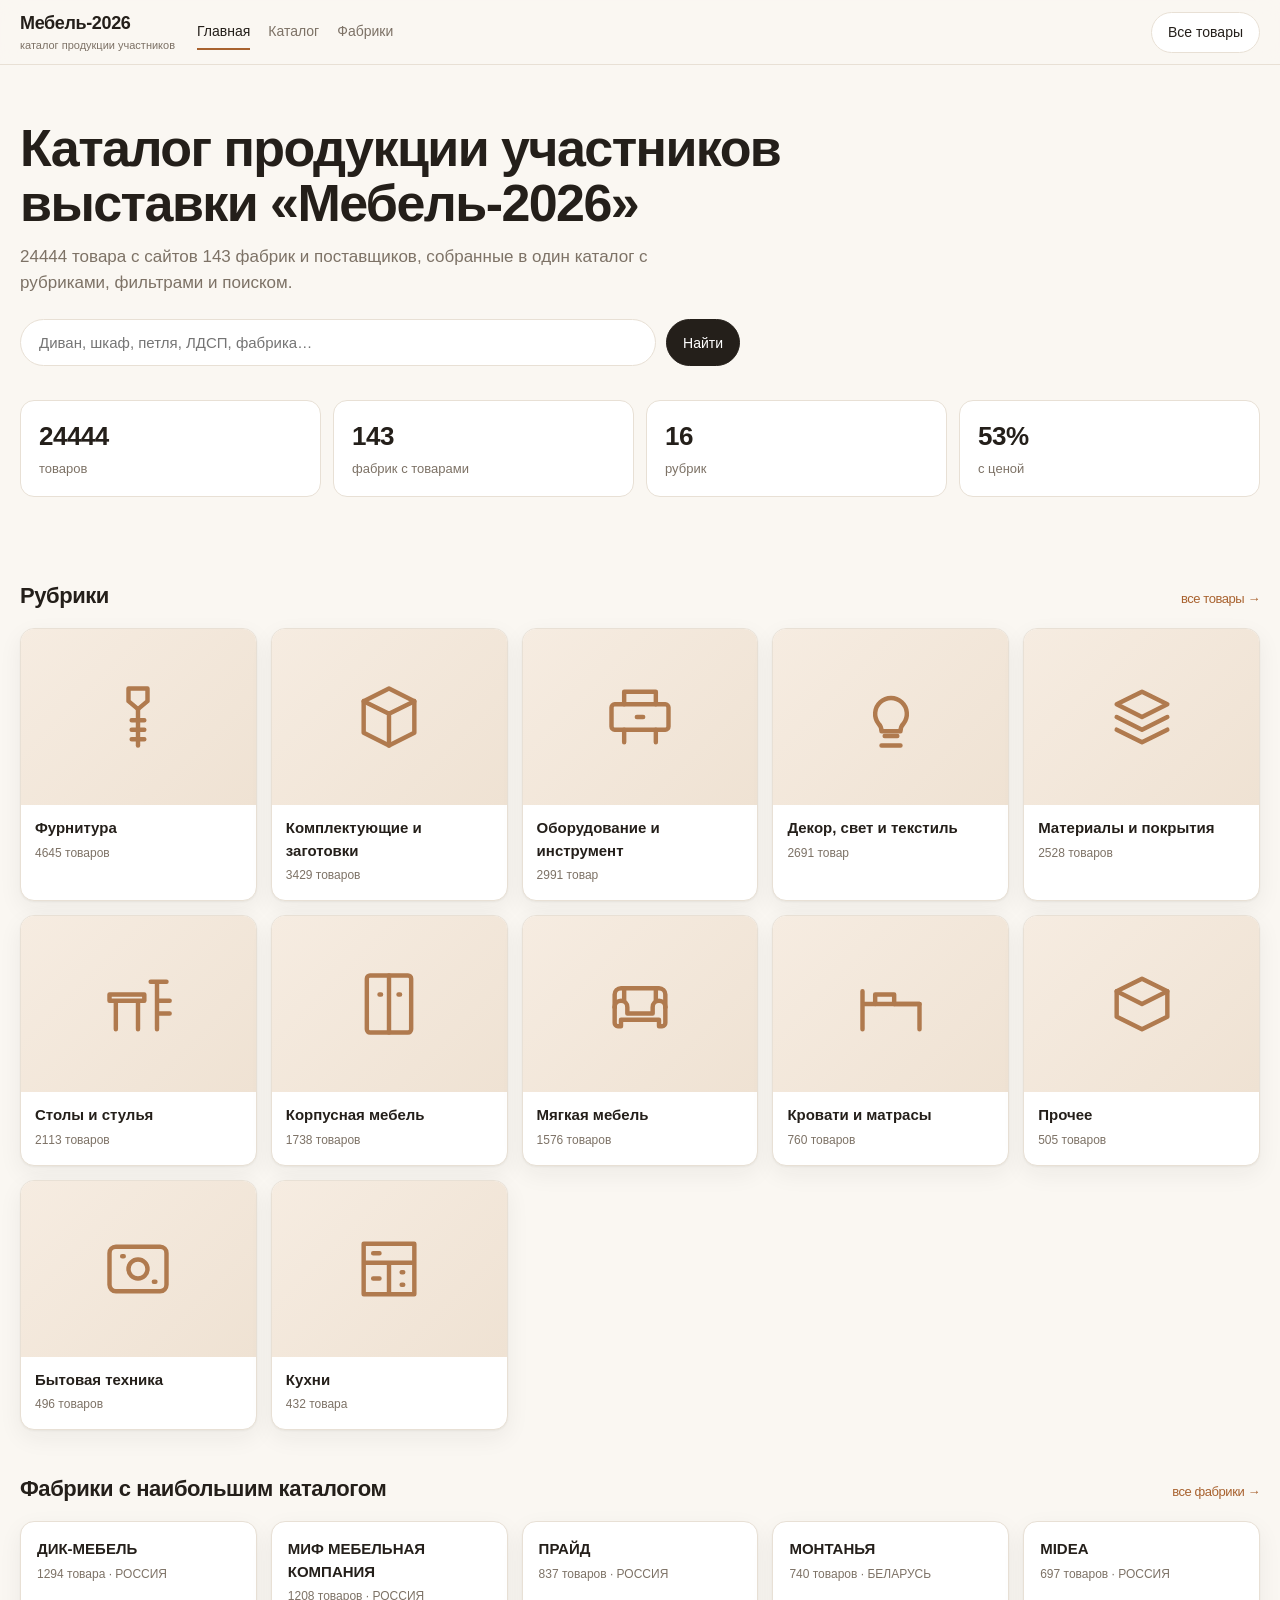
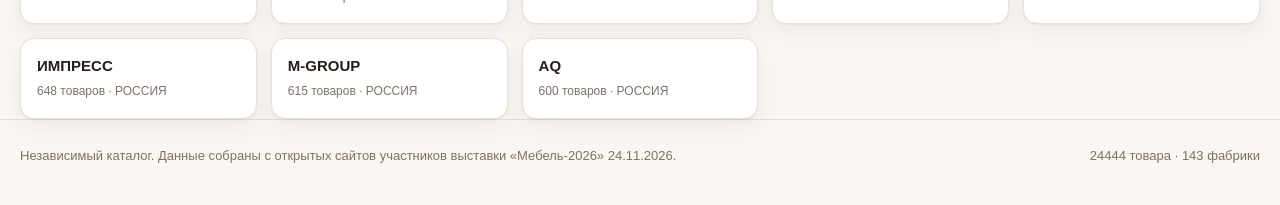
==== index.html @ 2497be09 "Каталог Мебель-2026: 24 444 товара" ====
<!doctype html><html lang="ru"><head>
<meta charset="utf-8"><meta name="viewport" content="width=device-width,initial-scale=1"><meta name="referrer" content="no-referrer">
<title>Каталог продукции участников «Мебель-2026»</title>
<meta name="description" content="Единый каталог мебели, фурнитуры и материалов участников выставки «Мебель-2026»: 24444 товаров от 143 фабрик, рубрики и фильтры.">
<link rel="stylesheet" href="assets/style.css"></head><body>
<header class="top"><div class="wrap">
  <a class="brand" href="index.html">Мебель-2026<small>каталог продукции участников</small></a>
  <nav class="main"><a class="on" href="index.html">Главная</a><a href="catalog.html">Каталог</a><a href="factories.html">Фабрики</a></nav>
  <div class="grow"></div>
  <a class="btn" href="catalog.html">Все товары</a>
</div></header>

<main class="wrap">
  <section class="hero">
    <h1>Каталог продукции участников выставки «Мебель-2026»</h1>
    <p>24444 товара с сайтов 143 фабрик и поставщиков, собранные в один каталог с рубриками, фильтрами и поиском.</p>
    <form class="searchbar" action="catalog.html" method="get">
      <input type="text" name="q" placeholder="Диван, шкаф, петля, ЛДСП, фабрика…" autocomplete="off">
      <button class="btn primary" type="submit">Найти</button>
    </form>
    <div class="stats">
      <div class="stat"><b>24444</b><span>товаров</span></div>
      <div class="stat"><b>143</b><span>фабрик с товарами</span></div>
      <div class="stat"><b>16</b><span>рубрик</span></div>
      <div class="stat"><b>53%</b><span>с ценой</span></div>
    </div>
  </section>

  <h2 class="sec">Рубрики <a href="catalog.html">все товары →</a></h2>
  <div class="cats">
          <a class="cat" href="catalog.html?cat=Фурнитура">
            <div class="thumb"><svg viewBox="0 0 24 24"><path d="M9 3h6v4l-3 2.5L9 7z"/><path d="M12 9.5V21"/><path d="M10 13h4M10 16h4M10 19h4"/></svg></div>
            <div class="meta"><b>Фурнитура</b><span>4645 товаров</span></div>
          </a>
          <a class="cat" href="catalog.html?cat=Комплектующие и заготовки">
            <div class="thumb"><svg viewBox="0 0 24 24"><path d="M12 3l8 4v10l-8 4-8-4V7z"/><path d="M4 7l8 4 8-4M12 11v10"/></svg></div>
            <div class="meta"><b>Комплектующие и заготовки</b><span>3429 товаров</span></div>
          </a>
          <a class="cat" href="catalog.html?cat=Оборудование и инструмент">
            <div class="thumb"><svg viewBox="0 0 24 24"><rect x="3" y="8" width="18" height="8" rx="1"/><path d="M7 16v4M17 16v4M7 8V4h10v4"/><path d="M11 12h2"/></svg></div>
            <div class="meta"><b>Оборудование и инструмент</b><span>2991 товар</span></div>
          </a>
          <a class="cat" href="catalog.html?cat=Декор, свет и текстиль">
            <div class="thumb"><svg viewBox="0 0 24 24"><path d="M9 21h6M10 18h4"/><path d="M8 14a5 5 0 1 1 8 0c-.8.8-1 1.6-1 2.5H9c0-.9-.2-1.7-1-2.5z"/></svg></div>
            <div class="meta"><b>Декор, свет и текстиль</b><span>2691 товар</span></div>
          </a>
          <a class="cat" href="catalog.html?cat=Материалы и покрытия">
            <div class="thumb"><svg viewBox="0 0 24 24"><path d="M4 8l8-4 8 4-8 4z"/><path d="M4 12l8 4 8-4M4 16l8 4 8-4"/></svg></div>
            <div class="meta"><b>Материалы и покрытия</b><span>2528 товаров</span></div>
          </a>
          <a class="cat" href="catalog.html?cat=Столы и стулья">
            <div class="thumb"><svg viewBox="0 0 24 24"><path d="M3 9h11v2H3zM5 11v9M12 11v9"/><path d="M18 5v15M16 5h5M18 11h4M18 15h4"/></svg></div>
            <div class="meta"><b>Столы и стулья</b><span>2113 товаров</span></div>
          </a>
          <a class="cat" href="catalog.html?cat=Корпусная мебель">
            <div class="thumb"><svg viewBox="0 0 24 24"><rect x="5" y="3" width="14" height="18" rx="1"/><path d="M12 3v18M9 9h.5M15 9h.5"/></svg></div>
            <div class="meta"><b>Корпусная мебель</b><span>1738 товаров</span></div>
          </a>
          <a class="cat" href="catalog.html?cat=Мягкая мебель">
            <div class="thumb"><svg viewBox="0 0 24 24"><path d="M4 13v5a1 1 0 0 0 1 1h1v-2h12v2h1a1 1 0 0 0 1-1v-5"/><path d="M4 13V9a2 2 0 0 1 2-2h12a2 2 0 0 1 2 2v4"/><path d="M4 13a2 2 0 1 1 4 0v2h8v-2a2 2 0 1 1 4 0"/><path d="M7 7v4M17 7v4"/></svg></div>
            <div class="meta"><b>Мягкая мебель</b><span>1576 товаров</span></div>
          </a>
          <a class="cat" href="catalog.html?cat=Кровати и матрасы">
            <div class="thumb"><svg viewBox="0 0 24 24"><path d="M3 18V8M3 12h18v6M3 18v2M21 18v2"/><path d="M7 12V9h6v3"/><path d="M13 12h8"/></svg></div>
            <div class="meta"><b>Кровати и матрасы</b><span>760 товаров</span></div>
          </a>
          <a class="cat" href="catalog.html?cat=Прочее">
            <div class="thumb"><svg viewBox="0 0 24 24"><path d="M4 8l8-4 8 4v8l-8 4-8-4z"/><path d="M4 8l8 4 8-4"/></svg></div>
            <div class="meta"><b>Прочее</b><span>505 товаров</span></div>
          </a>
          <a class="cat" href="catalog.html?cat=Бытовая техника">
            <div class="thumb"><svg viewBox="0 0 24 24"><rect x="3" y="5" width="18" height="14" rx="2"/><circle cx="12" cy="12" r="3"/><path d="M7 8h.5M17 16h.5"/></svg></div>
            <div class="meta"><b>Бытовая техника</b><span>496 товаров</span></div>
          </a>
          <a class="cat" href="catalog.html?cat=Кухни">
            <div class="thumb"><svg viewBox="0 0 24 24"><path d="M4 4h16v6H4zM4 10h8v10H4zM12 10h8v10h-8z"/><path d="M7 7h2M16 13h.5M16 17h.5M7 15h2"/></svg></div>
            <div class="meta"><b>Кухни</b><span>432 товара</span></div>
          </a></div>

  <h2 class="sec">Фабрики с наибольшим каталогом <a href="factories.html">все фабрики →</a></h2>
  <div class="cats">
          <a class="cat" href="factories.html?f=dikmebel">
            <div class="meta" style="padding:16px">
              <b>ДИК-МЕБЕЛЬ</b>
              <span>1294 товара · РОССИЯ</span>
            </div>
          </a>
          <a class="cat" href="factories.html?f=mebelmif">
            <div class="meta" style="padding:16px">
              <b>МИФ МЕБЕЛЬНАЯ КОМПАНИЯ</b>
              <span>1208 товаров · РОССИЯ</span>
            </div>
          </a>
          <a class="cat" href="factories.html?f=pridetec">
            <div class="meta" style="padding:16px">
              <b>ПРАЙД</b>
              <span>837 товаров · РОССИЯ</span>
            </div>
          </a>
          <a class="cat" href="factories.html?f=montanja">
            <div class="meta" style="padding:16px">
              <b>МОНТАНЬЯ</b>
              <span>740 товаров · БЕЛАРУСЬ</span>
            </div>
          </a>
          <a class="cat" href="factories.html?f=midearussia">
            <div class="meta" style="padding:16px">
              <b>MIDEA</b>
              <span>697 товаров · РОССИЯ</span>
            </div>
          </a>
          <a class="cat" href="factories.html?f=impressrussia">
            <div class="meta" style="padding:16px">
              <b>ИМПРЕСС</b>
              <span>648 товаров · РОССИЯ</span>
            </div>
          </a>
          <a class="cat" href="factories.html?f=mgroup71">
            <div class="meta" style="padding:16px">
              <b>M-GROUP</b>
              <span>615 товаров · РОССИЯ</span>
            </div>
          </a>
          <a class="cat" href="factories.html?f=wline">
            <div class="meta" style="padding:16px">
              <b>AQ</b>
              <span>600 товаров · РОССИЯ</span>
            </div>
          </a></div>
</main>

<footer><div class="wrap">
  <div>Независимый каталог. Данные собраны с открытых сайтов участников выставки «Мебель-2026» 24.11.2026.</div>
  <div>24444 товара · 143 фабрики</div>
</div></footer>
</body></html>
---- assets/style.css ----
:root{
  --bg:#faf7f2; --panel:#ffffff; --ink:#241f1a; --muted:#7d7266;
  --line:#e8e0d5; --accent:#a8622f; --accent-soft:#f3e6da; --radius:14px;
  --shadow:0 1px 2px rgba(36,31,26,.05),0 8px 24px rgba(36,31,26,.06);
}
*{box-sizing:border-box}
html,body{margin:0;padding:0}
body{background:var(--bg);color:var(--ink);
  font-family:-apple-system,BlinkMacSystemFont,"Segoe UI",Roboto,"Helvetica Neue",Arial,sans-serif;
  line-height:1.5;-webkit-font-smoothing:antialiased}
a{color:inherit;text-decoration:none}
img{max-width:100%;display:block}
.wrap{max-width:1280px;margin:0 auto;padding:0 20px}
header.top{position:sticky;top:0;z-index:40;background:rgba(250,247,242,.9);
  backdrop-filter:blur(10px);border-bottom:1px solid var(--line)}
.top .wrap{display:flex;align-items:center;gap:22px;height:64px}
.brand{font-weight:800;letter-spacing:-.02em;font-size:18px;white-space:nowrap}
.brand small{display:block;font-weight:500;font-size:11px;color:var(--muted);letter-spacing:0}
nav.main{display:flex;gap:18px;font-size:14px}
nav.main a{color:var(--muted);padding:6px 0;border-bottom:2px solid transparent}
nav.main a:hover,nav.main a.on{color:var(--ink);border-color:var(--accent)}
.top .grow{flex:1}
.btn{display:inline-flex;align-items:center;gap:8px;border:1px solid var(--line);
  background:var(--panel);border-radius:999px;padding:9px 16px;font-size:14px;cursor:pointer}
.btn:hover{border-color:#d6c9b8}
.btn.primary{background:var(--ink);color:#fff;border-color:var(--ink)}
.btn.primary:hover{background:#3a332c}
#ftoggle,#fclose{display:none}
.hero{padding:56px 0 30px}
.hero h1{font-size:clamp(28px,4.2vw,52px);line-height:1.05;letter-spacing:-.03em;margin:0 0 14px;
  max-width:900px}
.hero p{color:var(--muted);font-size:17px;max-width:680px;margin:0 0 24px}
.searchbar{display:flex;gap:10px;max-width:720px}
.searchbar input{flex:1;padding:14px 18px;border:1px solid var(--line);border-radius:999px;
  font-size:15px;background:var(--panel);outline:none}
.searchbar input:focus{border-color:var(--accent)}
.stats{display:grid;grid-template-columns:repeat(auto-fit,minmax(160px,1fr));gap:12px;
  margin:34px 0 10px}
.stat{background:var(--panel);border:1px solid var(--line);border-radius:var(--radius);
  padding:16px 18px}
.stat b{display:block;font-size:26px;letter-spacing:-.02em}
.stat span{color:var(--muted);font-size:13px}
h2.sec{font-size:22px;letter-spacing:-.02em;margin:42px 0 16px;display:flex;
  justify-content:space-between;align-items:baseline;gap:12px}
h2.sec a{font-size:13px;color:var(--accent);font-weight:500}
.cats{display:grid;grid-template-columns:repeat(auto-fill,minmax(210px,1fr));gap:14px}
.cat{position:relative;background:var(--panel);border:1px solid var(--line);border-radius:var(--radius);
  overflow:hidden;box-shadow:var(--shadow);transition:transform .15s ease,box-shadow .15s ease}
.cat:hover{transform:translateY(-2px);box-shadow:0 10px 26px rgba(36,31,26,.1)}
.cat .thumb{aspect-ratio:4/3;background:linear-gradient(135deg,#f6ece1,#efe2d3);
  display:flex;align-items:center;justify-content:center}
.cat .thumb svg{width:76px;height:76px;stroke:#b07a4e;fill:none;
  stroke-width:1.4;stroke-linecap:round;stroke-linejoin:round}
.cat .thumb img{width:100%;height:100%;object-fit:cover}
.cat .meta{padding:12px 14px 14px}
.cat .meta b{display:block;font-size:15px}
.cat .meta span{font-size:12px;color:var(--muted)}
.layout{display:grid;grid-template-columns:270px 1fr;gap:26px;align-items:start;padding:26px 0 60px}
aside.filters{position:sticky;top:80px;background:var(--panel);border:1px solid var(--line);
  border-radius:var(--radius);padding:16px}
.fgroup{padding:12px 0;border-bottom:1px solid var(--line)}
.fgroup:last-child{border-bottom:0}
.fgroup h4{margin:0 0 8px;font-size:12px;text-transform:uppercase;letter-spacing:.06em;color:var(--muted)}
.fgroup label{display:flex;align-items:center;gap:8px;font-size:14px;padding:3px 0;cursor:pointer}
.fgroup .cnt{margin-left:auto;color:var(--muted);font-size:12px}
.fgroup input[type=text],.fgroup input[type=number],.fgroup select{width:100%;padding:8px 10px;
  border:1px solid var(--line);border-radius:8px;font-size:14px;background:#fff;outline:none}
.row2{display:flex;gap:8px}
.toolbar{display:flex;align-items:center;gap:12px;flex-wrap:wrap;margin-bottom:16px}
.toolbar .count{font-size:14px;color:var(--muted)}
.toolbar select{margin-left:auto;padding:9px 12px;border:1px solid var(--line);border-radius:999px;
  background:var(--panel);font-size:14px}
.grid{display:grid;grid-template-columns:repeat(auto-fill,minmax(240px,1fr));gap:16px}
.card{background:var(--panel);border:1px solid var(--line);border-radius:var(--radius);
  overflow:hidden;display:flex;flex-direction:column;box-shadow:var(--shadow);
  transition:transform .15s ease,box-shadow .15s ease;cursor:pointer}
.card:hover{transform:translateY(-2px);box-shadow:0 10px 26px rgba(36,31,26,.1)}
.card .ph{aspect-ratio:1/1;background:#f1ece4;overflow:hidden;position:relative}
.card .ph img{width:100%;height:100%;object-fit:cover}
.card .ph .noimg{display:flex;align-items:center;justify-content:center;height:100%;
  color:#b9ac9b;font-size:12px}
.card .body{padding:12px 14px 14px;display:flex;flex-direction:column;gap:6px;flex:1}
.card .cat-tag{font-size:11px;color:var(--accent);text-transform:uppercase;letter-spacing:.04em;
  white-space:nowrap;overflow:hidden;text-overflow:ellipsis}
.card .name{font-size:14px;font-weight:600;line-height:1.3;display:-webkit-box;
  -webkit-line-clamp:3;-webkit-box-orient:vertical;overflow:hidden}
.card .factory{font-size:12px;color:var(--muted);margin-top:auto}
.card .price{font-weight:700;font-size:16px}
.card .price small{font-weight:500;font-size:11px;color:var(--muted)}
.more{display:flex;justify-content:center;margin:28px 0}
.empty{padding:60px 20px;text-align:center;color:var(--muted)}
.factories{display:grid;grid-template-columns:repeat(auto-fill,minmax(300px,1fr));gap:16px}
.fcard{background:var(--panel);border:1px solid var(--line);border-radius:var(--radius);padding:18px}
.fcard .fthumb{aspect-ratio:16/9;border-radius:10px;overflow:hidden;background:#f1ece4;margin:-6px 0 12px}
.fcard .fthumb img{width:100%;height:100%;object-fit:cover}
.fcard h3{margin:0 0 4px;font-size:17px;letter-spacing:-.01em}
.fcard .muted{color:var(--muted);font-size:13px}
.fcard .chips{display:flex;flex-wrap:wrap;gap:6px;margin:10px 0}
.chip{font-size:11px;background:var(--accent-soft);color:#7c4a22;border-radius:999px;padding:4px 9px}
.fcard .links{display:flex;gap:12px;flex-wrap:wrap;font-size:13px;margin-top:8px}
.fcard .links a{color:var(--accent)}
.modal{position:fixed;inset:0;background:rgba(24,20,17,.55);display:none;z-index:90;
  padding:20px;overflow:auto}
.modal.open{display:block}
.dialog{max-width:1020px;margin:24px auto;background:var(--bg);border-radius:18px;overflow:hidden}
.dialog .head{display:flex;justify-content:space-between;align-items:center;padding:14px 18px;
  border-bottom:1px solid var(--line);background:var(--panel);position:sticky;top:0}
.dialog .head b{font-size:13px;color:var(--muted);font-weight:500}
.dialog .body{display:grid;grid-template-columns:1.05fr 1fr;gap:0}
.gallery{padding:18px;background:#fff}
.gallery .main{aspect-ratio:1/1;border-radius:12px;overflow:hidden;background:#f1ece4}
.gallery .main img{width:100%;height:100%;object-fit:contain}
.gallery .thumbs{display:flex;gap:8px;margin-top:10px;flex-wrap:wrap}
.gallery .thumbs img{width:58px;height:58px;object-fit:cover;border-radius:8px;
  border:1px solid var(--line);cursor:pointer}
.info{padding:22px 24px 30px}
.info h2{font-size:22px;letter-spacing:-.02em;margin:0 0 6px}
.info .fact{color:var(--accent);font-size:13px;margin-bottom:14px}
.info .price{font-size:26px;font-weight:800;letter-spacing:-.02em;margin:8px 0 4px}
.info .price small{font-size:12px;font-weight:500;color:var(--muted)}
.info .desc{color:#4a423a;font-size:14px;margin:14px 0}
.info table.attrs{width:100%;border-collapse:collapse;font-size:13px;margin:10px 0}
.info table.attrs td{padding:6px 8px;border-bottom:1px solid var(--line);vertical-align:top}
.info table.attrs td:first-child{color:var(--muted);width:44%}
.info .actions{display:flex;gap:10px;flex-wrap:wrap;margin-top:18px}
footer{border-top:1px solid var(--line);padding:26px 0 40px;color:var(--muted);font-size:13px}
footer .wrap{display:flex;justify-content:space-between;gap:18px;flex-wrap:wrap}
@media (max-width:900px){
  .layout{grid-template-columns:1fr}
  aside.filters{display:none}
  aside.filters.open{display:block;position:fixed;inset:0;z-index:70;overflow:auto;border-radius:0;
    padding:18px 18px 40px;background:var(--bg)}
  .fhead{display:flex;align-items:center;justify-content:space-between;gap:10px;margin-bottom:6px}
  #ftoggle,#fclose{display:inline-flex}
  .grid{grid-template-columns:repeat(auto-fill,minmax(152px,1fr));gap:10px}
  .card .body{padding:9px 10px 11px}
  .card .name{font-size:13px}
  .card .price{font-size:14px}
  .dialog .body{grid-template-columns:1fr}
  .top .wrap{gap:14px;height:auto;padding:10px 16px;flex-wrap:wrap}
  nav.main{order:3;width:100%;overflow:auto}
}
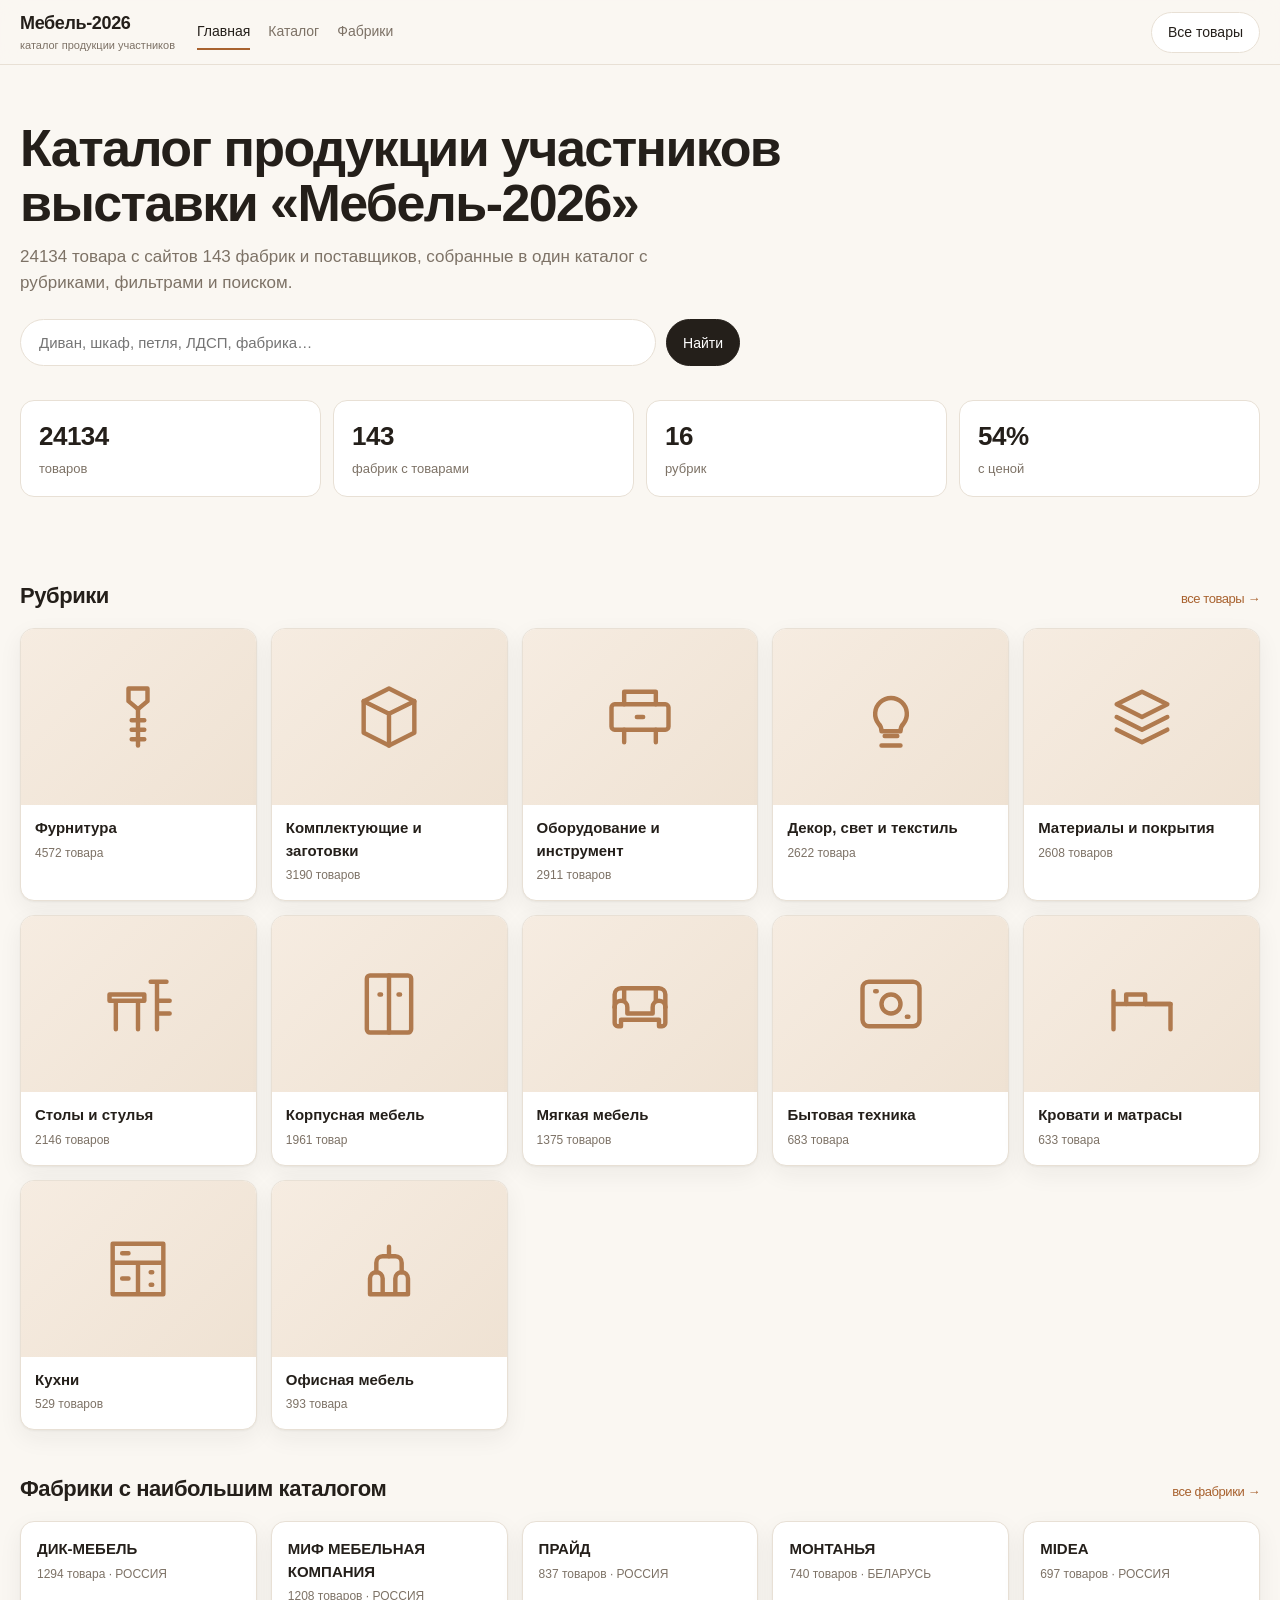
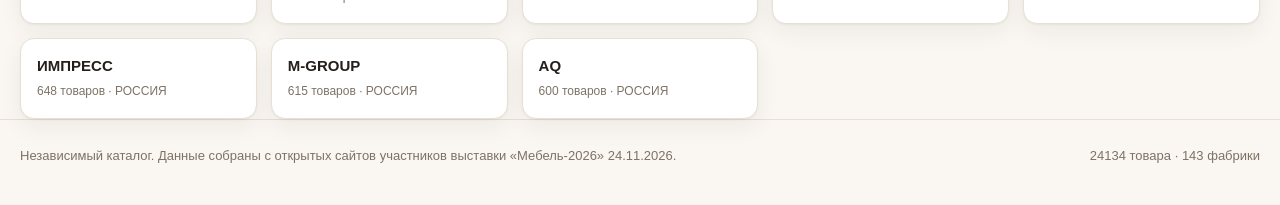
==== commit 2205f5af: "Каталог Мебель-2026: рубрики уточнены, 24 134 товара" ====
--- a/index.html
+++ b/index.html
@@ -1,7 +1,7 @@
 <!doctype html><html lang="ru"><head>
 <meta charset="utf-8"><meta name="viewport" content="width=device-width,initial-scale=1"><meta name="referrer" content="no-referrer">
 <title>Каталог продукции участников «Мебель-2026»</title>
-<meta name="description" content="Единый каталог мебели, фурнитуры и материалов участников выставки «Мебель-2026»: 24444 товаров от 143 фабрик, рубрики и фильтры.">
+<meta name="description" content="Единый каталог мебели, фурнитуры и материалов участников выставки «Мебель-2026»: 24134 товаров от 143 фабрик, рубрики и фильтры.">
 <link rel="stylesheet" href="assets/style.css"></head><body>
 <header class="top"><div class="wrap">
   <a class="brand" href="index.html">Мебель-2026<small>каталог продукции участников</small></a>
@@ -13,16 +13,16 @@
 <main class="wrap">
   <section class="hero">
     <h1>Каталог продукции участников выставки «Мебель-2026»</h1>
-    <p>24444 товара с сайтов 143 фабрик и поставщиков, собранные в один каталог с рубриками, фильтрами и поиском.</p>
+    <p>24134 товара с сайтов 143 фабрик и поставщиков, собранные в один каталог с рубриками, фильтрами и поиском.</p>
     <form class="searchbar" action="catalog.html" method="get">
       <input type="text" name="q" placeholder="Диван, шкаф, петля, ЛДСП, фабрика…" autocomplete="off">
       <button class="btn primary" type="submit">Найти</button>
     </form>
     <div class="stats">
-      <div class="stat"><b>24444</b><span>товаров</span></div>
+      <div class="stat"><b>24134</b><span>товаров</span></div>
       <div class="stat"><b>143</b><span>фабрик с товарами</span></div>
       <div class="stat"><b>16</b><span>рубрик</span></div>
-      <div class="stat"><b>53%</b><span>с ценой</span></div>
+      <div class="stat"><b>54%</b><span>с ценой</span></div>
     </div>
   </section>
 
@@ -30,51 +30,51 @@
   <div class="cats">
           <a class="cat" href="catalog.html?cat=Фурнитура">
             <div class="thumb"><svg viewBox="0 0 24 24"><path d="M9 3h6v4l-3 2.5L9 7z"/><path d="M12 9.5V21"/><path d="M10 13h4M10 16h4M10 19h4"/></svg></div>
-            <div class="meta"><b>Фурнитура</b><span>4645 товаров</span></div>
+            <div class="meta"><b>Фурнитура</b><span>4572 товара</span></div>
           </a>
           <a class="cat" href="catalog.html?cat=Комплектующие и заготовки">
             <div class="thumb"><svg viewBox="0 0 24 24"><path d="M12 3l8 4v10l-8 4-8-4V7z"/><path d="M4 7l8 4 8-4M12 11v10"/></svg></div>
-            <div class="meta"><b>Комплектующие и заготовки</b><span>3429 товаров</span></div>
+            <div class="meta"><b>Комплектующие и заготовки</b><span>3190 товаров</span></div>
           </a>
           <a class="cat" href="catalog.html?cat=Оборудование и инструмент">
             <div class="thumb"><svg viewBox="0 0 24 24"><rect x="3" y="8" width="18" height="8" rx="1"/><path d="M7 16v4M17 16v4M7 8V4h10v4"/><path d="M11 12h2"/></svg></div>
-            <div class="meta"><b>Оборудование и инструмент</b><span>2991 товар</span></div>
+            <div class="meta"><b>Оборудование и инструмент</b><span>2911 товаров</span></div>
           </a>
           <a class="cat" href="catalog.html?cat=Декор, свет и текстиль">
             <div class="thumb"><svg viewBox="0 0 24 24"><path d="M9 21h6M10 18h4"/><path d="M8 14a5 5 0 1 1 8 0c-.8.8-1 1.6-1 2.5H9c0-.9-.2-1.7-1-2.5z"/></svg></div>
-            <div class="meta"><b>Декор, свет и текстиль</b><span>2691 товар</span></div>
+            <div class="meta"><b>Декор, свет и текстиль</b><span>2622 товара</span></div>
           </a>
           <a class="cat" href="catalog.html?cat=Материалы и покрытия">
             <div class="thumb"><svg viewBox="0 0 24 24"><path d="M4 8l8-4 8 4-8 4z"/><path d="M4 12l8 4 8-4M4 16l8 4 8-4"/></svg></div>
-            <div class="meta"><b>Материалы и покрытия</b><span>2528 товаров</span></div>
+            <div class="meta"><b>Материалы и покрытия</b><span>2608 товаров</span></div>
           </a>
           <a class="cat" href="catalog.html?cat=Столы и стулья">
             <div class="thumb"><svg viewBox="0 0 24 24"><path d="M3 9h11v2H3zM5 11v9M12 11v9"/><path d="M18 5v15M16 5h5M18 11h4M18 15h4"/></svg></div>
-            <div class="meta"><b>Столы и стулья</b><span>2113 товаров</span></div>
+            <div class="meta"><b>Столы и стулья</b><span>2146 товаров</span></div>
           </a>
           <a class="cat" href="catalog.html?cat=Корпусная мебель">
             <div class="thumb"><svg viewBox="0 0 24 24"><rect x="5" y="3" width="14" height="18" rx="1"/><path d="M12 3v18M9 9h.5M15 9h.5"/></svg></div>
-            <div class="meta"><b>Корпусная мебель</b><span>1738 товаров</span></div>
+            <div class="meta"><b>Корпусная мебель</b><span>1961 товар</span></div>
           </a>
           <a class="cat" href="catalog.html?cat=Мягкая мебель">
             <div class="thumb"><svg viewBox="0 0 24 24"><path d="M4 13v5a1 1 0 0 0 1 1h1v-2h12v2h1a1 1 0 0 0 1-1v-5"/><path d="M4 13V9a2 2 0 0 1 2-2h12a2 2 0 0 1 2 2v4"/><path d="M4 13a2 2 0 1 1 4 0v2h8v-2a2 2 0 1 1 4 0"/><path d="M7 7v4M17 7v4"/></svg></div>
-            <div class="meta"><b>Мягкая мебель</b><span>1576 товаров</span></div>
+            <div class="meta"><b>Мягкая мебель</b><span>1375 товаров</span></div>
+          </a>
+          <a class="cat" href="catalog.html?cat=Бытовая техника">
+            <div class="thumb"><svg viewBox="0 0 24 24"><rect x="3" y="5" width="18" height="14" rx="2"/><circle cx="12" cy="12" r="3"/><path d="M7 8h.5M17 16h.5"/></svg></div>
+            <div class="meta"><b>Бытовая техника</b><span>683 товара</span></div>
           </a>
           <a class="cat" href="catalog.html?cat=Кровати и матрасы">
             <div class="thumb"><svg viewBox="0 0 24 24"><path d="M3 18V8M3 12h18v6M3 18v2M21 18v2"/><path d="M7 12V9h6v3"/><path d="M13 12h8"/></svg></div>
-            <div class="meta"><b>Кровати и матрасы</b><span>760 товаров</span></div>
-          </a>
-          <a class="cat" href="catalog.html?cat=Прочее">
-            <div class="thumb"><svg viewBox="0 0 24 24"><path d="M4 8l8-4 8 4v8l-8 4-8-4z"/><path d="M4 8l8 4 8-4"/></svg></div>
-            <div class="meta"><b>Прочее</b><span>505 товаров</span></div>
-          </a>
-          <a class="cat" href="catalog.html?cat=Бытовая техника">
-            <div class="thumb"><svg viewBox="0 0 24 24"><rect x="3" y="5" width="18" height="14" rx="2"/><circle cx="12" cy="12" r="3"/><path d="M7 8h.5M17 16h.5"/></svg></div>
-            <div class="meta"><b>Бытовая техника</b><span>496 товаров</span></div>
+            <div class="meta"><b>Кровати и матрасы</b><span>633 товара</span></div>
           </a>
           <a class="cat" href="catalog.html?cat=Кухни">
             <div class="thumb"><svg viewBox="0 0 24 24"><path d="M4 4h16v6H4zM4 10h8v10H4zM12 10h8v10h-8z"/><path d="M7 7h2M16 13h.5M16 17h.5M7 15h2"/></svg></div>
-            <div class="meta"><b>Кухни</b><span>432 товара</span></div>
+            <div class="meta"><b>Кухни</b><span>529 товаров</span></div>
+          </a>
+          <a class="cat" href="catalog.html?cat=Офисная мебель">
+            <div class="thumb"><svg viewBox="0 0 24 24"><path d="M8 13v-3a2 2 0 0 1 2-2h4a2 2 0 0 1 2 2v3"/><path d="M6 20v-5a2 2 0 0 1 4 0v5M14 20v-5a2 2 0 0 1 4 0v5M6 20h12M12 8V5"/></svg></div>
+            <div class="meta"><b>Офисная мебель</b><span>393 товара</span></div>
           </a></div>
 
   <h2 class="sec">Фабрики с наибольшим каталогом <a href="factories.html">все фабрики →</a></h2>
@@ -131,6 +131,6 @@
 
 <footer><div class="wrap">
   <div>Независимый каталог. Данные собраны с открытых сайтов участников выставки «Мебель-2026» 24.11.2026.</div>
-  <div>24444 товара · 143 фабрики</div>
+  <div>24134 товара · 143 фабрики</div>
 </div></footer>
 </body></html>
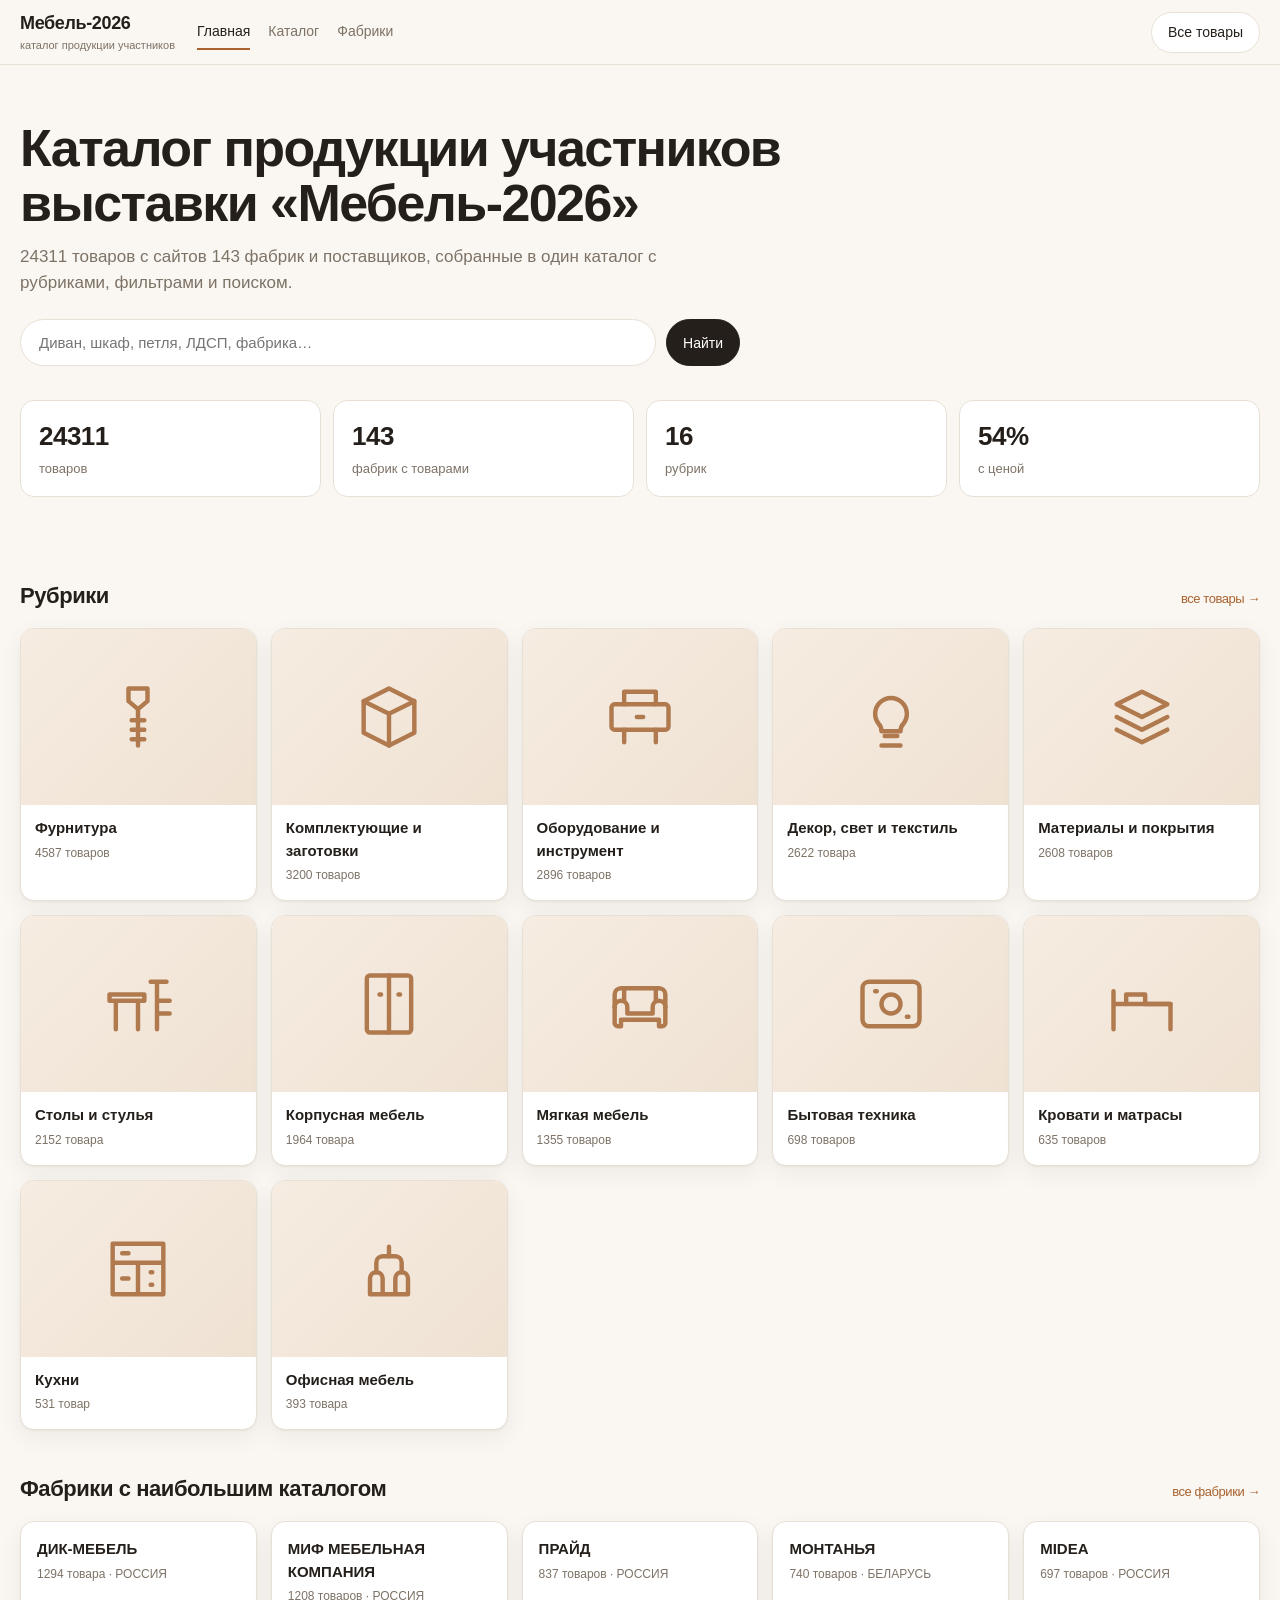
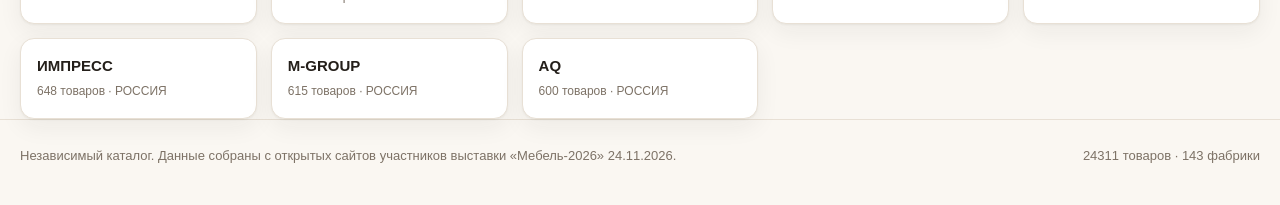
==== commit cf7824d8: "Каталог Мебель-2026: обновление данных" ====
--- a/index.html
+++ b/index.html
@@ -1,7 +1,7 @@
 <!doctype html><html lang="ru"><head>
 <meta charset="utf-8"><meta name="viewport" content="width=device-width,initial-scale=1"><meta name="referrer" content="no-referrer">
 <title>Каталог продукции участников «Мебель-2026»</title>
-<meta name="description" content="Единый каталог мебели, фурнитуры и материалов участников выставки «Мебель-2026»: 24134 товаров от 143 фабрик, рубрики и фильтры.">
+<meta name="description" content="Единый каталог мебели, фурнитуры и материалов участников выставки «Мебель-2026»: 24311 товаров от 143 фабрик, рубрики и фильтры.">
 <link rel="stylesheet" href="assets/style.css"></head><body>
 <header class="top"><div class="wrap">
   <a class="brand" href="index.html">Мебель-2026<small>каталог продукции участников</small></a>
@@ -13,13 +13,13 @@
 <main class="wrap">
   <section class="hero">
     <h1>Каталог продукции участников выставки «Мебель-2026»</h1>
-    <p>24134 товара с сайтов 143 фабрик и поставщиков, собранные в один каталог с рубриками, фильтрами и поиском.</p>
+    <p>24311 товаров с сайтов 143 фабрик и поставщиков, собранные в один каталог с рубриками, фильтрами и поиском.</p>
     <form class="searchbar" action="catalog.html" method="get">
       <input type="text" name="q" placeholder="Диван, шкаф, петля, ЛДСП, фабрика…" autocomplete="off">
       <button class="btn primary" type="submit">Найти</button>
     </form>
     <div class="stats">
-      <div class="stat"><b>24134</b><span>товаров</span></div>
+      <div class="stat"><b>24311</b><span>товаров</span></div>
       <div class="stat"><b>143</b><span>фабрик с товарами</span></div>
       <div class="stat"><b>16</b><span>рубрик</span></div>
       <div class="stat"><b>54%</b><span>с ценой</span></div>
@@ -30,15 +30,15 @@
   <div class="cats">
           <a class="cat" href="catalog.html?cat=Фурнитура">
             <div class="thumb"><svg viewBox="0 0 24 24"><path d="M9 3h6v4l-3 2.5L9 7z"/><path d="M12 9.5V21"/><path d="M10 13h4M10 16h4M10 19h4"/></svg></div>
-            <div class="meta"><b>Фурнитура</b><span>4572 товара</span></div>
+            <div class="meta"><b>Фурнитура</b><span>4587 товаров</span></div>
           </a>
           <a class="cat" href="catalog.html?cat=Комплектующие и заготовки">
             <div class="thumb"><svg viewBox="0 0 24 24"><path d="M12 3l8 4v10l-8 4-8-4V7z"/><path d="M4 7l8 4 8-4M12 11v10"/></svg></div>
-            <div class="meta"><b>Комплектующие и заготовки</b><span>3190 товаров</span></div>
+            <div class="meta"><b>Комплектующие и заготовки</b><span>3200 товаров</span></div>
           </a>
           <a class="cat" href="catalog.html?cat=Оборудование и инструмент">
             <div class="thumb"><svg viewBox="0 0 24 24"><rect x="3" y="8" width="18" height="8" rx="1"/><path d="M7 16v4M17 16v4M7 8V4h10v4"/><path d="M11 12h2"/></svg></div>
-            <div class="meta"><b>Оборудование и инструмент</b><span>2911 товаров</span></div>
+            <div class="meta"><b>Оборудование и инструмент</b><span>2896 товаров</span></div>
           </a>
           <a class="cat" href="catalog.html?cat=Декор, свет и текстиль">
             <div class="thumb"><svg viewBox="0 0 24 24"><path d="M9 21h6M10 18h4"/><path d="M8 14a5 5 0 1 1 8 0c-.8.8-1 1.6-1 2.5H9c0-.9-.2-1.7-1-2.5z"/></svg></div>
@@ -50,27 +50,27 @@
           </a>
           <a class="cat" href="catalog.html?cat=Столы и стулья">
             <div class="thumb"><svg viewBox="0 0 24 24"><path d="M3 9h11v2H3zM5 11v9M12 11v9"/><path d="M18 5v15M16 5h5M18 11h4M18 15h4"/></svg></div>
-            <div class="meta"><b>Столы и стулья</b><span>2146 товаров</span></div>
+            <div class="meta"><b>Столы и стулья</b><span>2152 товара</span></div>
           </a>
           <a class="cat" href="catalog.html?cat=Корпусная мебель">
             <div class="thumb"><svg viewBox="0 0 24 24"><rect x="5" y="3" width="14" height="18" rx="1"/><path d="M12 3v18M9 9h.5M15 9h.5"/></svg></div>
-            <div class="meta"><b>Корпусная мебель</b><span>1961 товар</span></div>
+            <div class="meta"><b>Корпусная мебель</b><span>1964 товара</span></div>
           </a>
           <a class="cat" href="catalog.html?cat=Мягкая мебель">
             <div class="thumb"><svg viewBox="0 0 24 24"><path d="M4 13v5a1 1 0 0 0 1 1h1v-2h12v2h1a1 1 0 0 0 1-1v-5"/><path d="M4 13V9a2 2 0 0 1 2-2h12a2 2 0 0 1 2 2v4"/><path d="M4 13a2 2 0 1 1 4 0v2h8v-2a2 2 0 1 1 4 0"/><path d="M7 7v4M17 7v4"/></svg></div>
-            <div class="meta"><b>Мягкая мебель</b><span>1375 товаров</span></div>
+            <div class="meta"><b>Мягкая мебель</b><span>1355 товаров</span></div>
           </a>
           <a class="cat" href="catalog.html?cat=Бытовая техника">
             <div class="thumb"><svg viewBox="0 0 24 24"><rect x="3" y="5" width="18" height="14" rx="2"/><circle cx="12" cy="12" r="3"/><path d="M7 8h.5M17 16h.5"/></svg></div>
-            <div class="meta"><b>Бытовая техника</b><span>683 товара</span></div>
+            <div class="meta"><b>Бытовая техника</b><span>698 товаров</span></div>
           </a>
           <a class="cat" href="catalog.html?cat=Кровати и матрасы">
             <div class="thumb"><svg viewBox="0 0 24 24"><path d="M3 18V8M3 12h18v6M3 18v2M21 18v2"/><path d="M7 12V9h6v3"/><path d="M13 12h8"/></svg></div>
-            <div class="meta"><b>Кровати и матрасы</b><span>633 товара</span></div>
+            <div class="meta"><b>Кровати и матрасы</b><span>635 товаров</span></div>
           </a>
           <a class="cat" href="catalog.html?cat=Кухни">
             <div class="thumb"><svg viewBox="0 0 24 24"><path d="M4 4h16v6H4zM4 10h8v10H4zM12 10h8v10h-8z"/><path d="M7 7h2M16 13h.5M16 17h.5M7 15h2"/></svg></div>
-            <div class="meta"><b>Кухни</b><span>529 товаров</span></div>
+            <div class="meta"><b>Кухни</b><span>531 товар</span></div>
           </a>
           <a class="cat" href="catalog.html?cat=Офисная мебель">
             <div class="thumb"><svg viewBox="0 0 24 24"><path d="M8 13v-3a2 2 0 0 1 2-2h4a2 2 0 0 1 2 2v3"/><path d="M6 20v-5a2 2 0 0 1 4 0v5M14 20v-5a2 2 0 0 1 4 0v5M6 20h12M12 8V5"/></svg></div>
@@ -131,6 +131,6 @@
 
 <footer><div class="wrap">
   <div>Независимый каталог. Данные собраны с открытых сайтов участников выставки «Мебель-2026» 24.11.2026.</div>
-  <div>24134 товара · 143 фабрики</div>
+  <div>24311 товаров · 143 фабрики</div>
 </div></footer>
 </body></html>
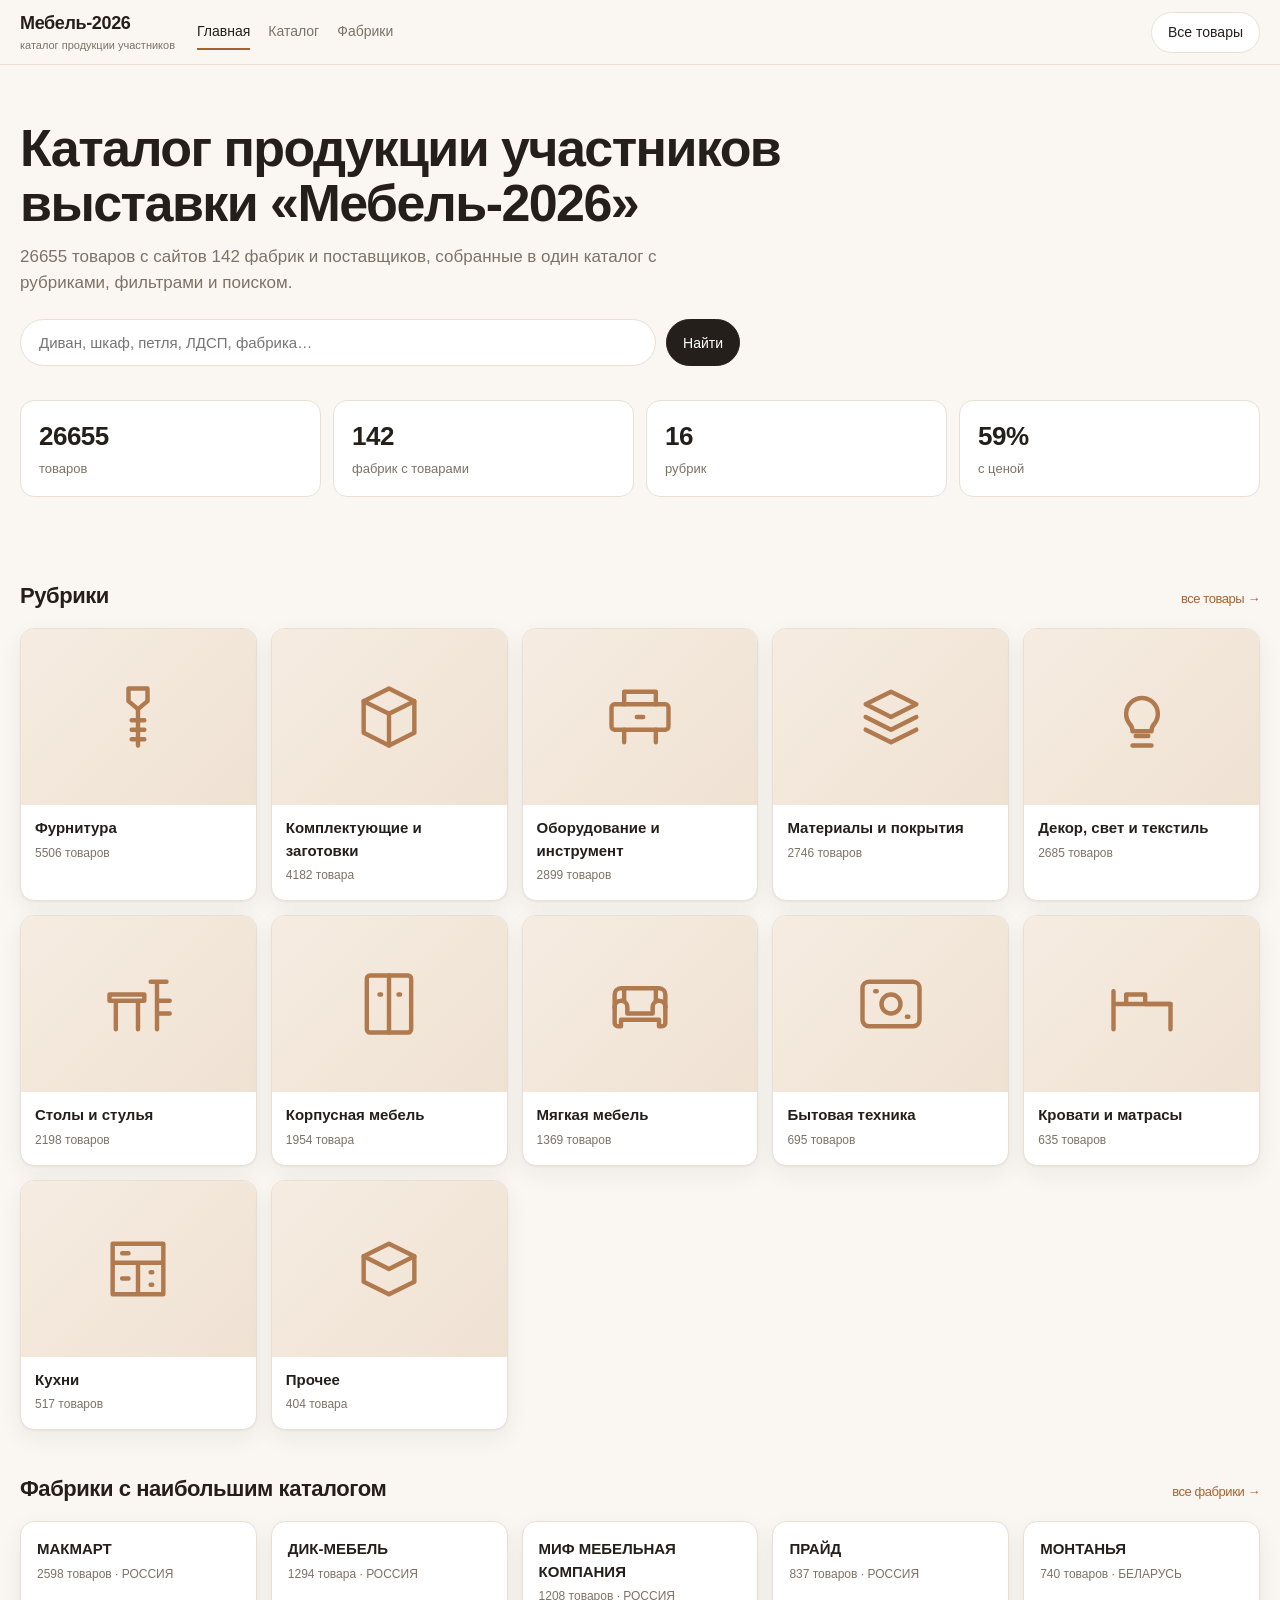
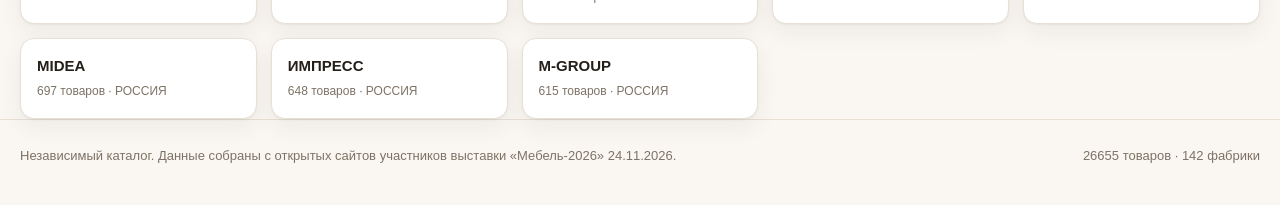
==== commit 4594ccf0: "Каталог Мебель-2026: обновление данных" ====
--- a/index.html
+++ b/index.html
@@ -1,8 +1,8 @@
 <!doctype html><html lang="ru"><head>
 <meta charset="utf-8"><meta name="viewport" content="width=device-width,initial-scale=1"><meta name="referrer" content="no-referrer">
 <title>Каталог продукции участников «Мебель-2026»</title>
-<meta name="description" content="Единый каталог мебели, фурнитуры и материалов участников выставки «Мебель-2026»: 24311 товаров от 143 фабрик, рубрики и фильтры.">
-<link rel="stylesheet" href="assets/style.css"></head><body>
+<meta name="description" content="Единый каталог мебели, фурнитуры и материалов участников выставки «Мебель-2026»: 26655 товаров от 142 фабрик, рубрики и фильтры.">
+<link rel="stylesheet" href="assets/style.css?v=202611242209"></head><body>
 <header class="top"><div class="wrap">
   <a class="brand" href="index.html">Мебель-2026<small>каталог продукции участников</small></a>
   <nav class="main"><a class="on" href="index.html">Главная</a><a href="catalog.html">Каталог</a><a href="factories.html">Фабрики</a></nav>
@@ -13,16 +13,16 @@
 <main class="wrap">
   <section class="hero">
     <h1>Каталог продукции участников выставки «Мебель-2026»</h1>
-    <p>24311 товаров с сайтов 143 фабрик и поставщиков, собранные в один каталог с рубриками, фильтрами и поиском.</p>
+    <p>26655 товаров с сайтов 142 фабрик и поставщиков, собранные в один каталог с рубриками, фильтрами и поиском.</p>
     <form class="searchbar" action="catalog.html" method="get">
       <input type="text" name="q" placeholder="Диван, шкаф, петля, ЛДСП, фабрика…" autocomplete="off">
       <button class="btn primary" type="submit">Найти</button>
     </form>
     <div class="stats">
-      <div class="stat"><b>24311</b><span>товаров</span></div>
-      <div class="stat"><b>143</b><span>фабрик с товарами</span></div>
+      <div class="stat"><b>26655</b><span>товаров</span></div>
+      <div class="stat"><b>142</b><span>фабрик с товарами</span></div>
       <div class="stat"><b>16</b><span>рубрик</span></div>
-      <div class="stat"><b>54%</b><span>с ценой</span></div>
+      <div class="stat"><b>59%</b><span>с ценой</span></div>
     </div>
   </section>
 
@@ -30,39 +30,39 @@
   <div class="cats">
           <a class="cat" href="catalog.html?cat=Фурнитура">
             <div class="thumb"><svg viewBox="0 0 24 24"><path d="M9 3h6v4l-3 2.5L9 7z"/><path d="M12 9.5V21"/><path d="M10 13h4M10 16h4M10 19h4"/></svg></div>
-            <div class="meta"><b>Фурнитура</b><span>4587 товаров</span></div>
+            <div class="meta"><b>Фурнитура</b><span>5506 товаров</span></div>
           </a>
           <a class="cat" href="catalog.html?cat=Комплектующие и заготовки">
             <div class="thumb"><svg viewBox="0 0 24 24"><path d="M12 3l8 4v10l-8 4-8-4V7z"/><path d="M4 7l8 4 8-4M12 11v10"/></svg></div>
-            <div class="meta"><b>Комплектующие и заготовки</b><span>3200 товаров</span></div>
+            <div class="meta"><b>Комплектующие и заготовки</b><span>4182 товара</span></div>
           </a>
           <a class="cat" href="catalog.html?cat=Оборудование и инструмент">
             <div class="thumb"><svg viewBox="0 0 24 24"><rect x="3" y="8" width="18" height="8" rx="1"/><path d="M7 16v4M17 16v4M7 8V4h10v4"/><path d="M11 12h2"/></svg></div>
-            <div class="meta"><b>Оборудование и инструмент</b><span>2896 товаров</span></div>
+            <div class="meta"><b>Оборудование и инструмент</b><span>2899 товаров</span></div>
+          </a>
+          <a class="cat" href="catalog.html?cat=Материалы и покрытия">
+            <div class="thumb"><svg viewBox="0 0 24 24"><path d="M4 8l8-4 8 4-8 4z"/><path d="M4 12l8 4 8-4M4 16l8 4 8-4"/></svg></div>
+            <div class="meta"><b>Материалы и покрытия</b><span>2746 товаров</span></div>
           </a>
           <a class="cat" href="catalog.html?cat=Декор, свет и текстиль">
             <div class="thumb"><svg viewBox="0 0 24 24"><path d="M9 21h6M10 18h4"/><path d="M8 14a5 5 0 1 1 8 0c-.8.8-1 1.6-1 2.5H9c0-.9-.2-1.7-1-2.5z"/></svg></div>
-            <div class="meta"><b>Декор, свет и текстиль</b><span>2622 товара</span></div>
-          </a>
-          <a class="cat" href="catalog.html?cat=Материалы и покрытия">
-            <div class="thumb"><svg viewBox="0 0 24 24"><path d="M4 8l8-4 8 4-8 4z"/><path d="M4 12l8 4 8-4M4 16l8 4 8-4"/></svg></div>
-            <div class="meta"><b>Материалы и покрытия</b><span>2608 товаров</span></div>
+            <div class="meta"><b>Декор, свет и текстиль</b><span>2685 товаров</span></div>
           </a>
           <a class="cat" href="catalog.html?cat=Столы и стулья">
             <div class="thumb"><svg viewBox="0 0 24 24"><path d="M3 9h11v2H3zM5 11v9M12 11v9"/><path d="M18 5v15M16 5h5M18 11h4M18 15h4"/></svg></div>
-            <div class="meta"><b>Столы и стулья</b><span>2152 товара</span></div>
+            <div class="meta"><b>Столы и стулья</b><span>2198 товаров</span></div>
           </a>
           <a class="cat" href="catalog.html?cat=Корпусная мебель">
             <div class="thumb"><svg viewBox="0 0 24 24"><rect x="5" y="3" width="14" height="18" rx="1"/><path d="M12 3v18M9 9h.5M15 9h.5"/></svg></div>
-            <div class="meta"><b>Корпусная мебель</b><span>1964 товара</span></div>
+            <div class="meta"><b>Корпусная мебель</b><span>1954 товара</span></div>
           </a>
           <a class="cat" href="catalog.html?cat=Мягкая мебель">
             <div class="thumb"><svg viewBox="0 0 24 24"><path d="M4 13v5a1 1 0 0 0 1 1h1v-2h12v2h1a1 1 0 0 0 1-1v-5"/><path d="M4 13V9a2 2 0 0 1 2-2h12a2 2 0 0 1 2 2v4"/><path d="M4 13a2 2 0 1 1 4 0v2h8v-2a2 2 0 1 1 4 0"/><path d="M7 7v4M17 7v4"/></svg></div>
-            <div class="meta"><b>Мягкая мебель</b><span>1355 товаров</span></div>
+            <div class="meta"><b>Мягкая мебель</b><span>1369 товаров</span></div>
           </a>
           <a class="cat" href="catalog.html?cat=Бытовая техника">
             <div class="thumb"><svg viewBox="0 0 24 24"><rect x="3" y="5" width="18" height="14" rx="2"/><circle cx="12" cy="12" r="3"/><path d="M7 8h.5M17 16h.5"/></svg></div>
-            <div class="meta"><b>Бытовая техника</b><span>698 товаров</span></div>
+            <div class="meta"><b>Бытовая техника</b><span>695 товаров</span></div>
           </a>
           <a class="cat" href="catalog.html?cat=Кровати и матрасы">
             <div class="thumb"><svg viewBox="0 0 24 24"><path d="M3 18V8M3 12h18v6M3 18v2M21 18v2"/><path d="M7 12V9h6v3"/><path d="M13 12h8"/></svg></div>
@@ -70,15 +70,21 @@
           </a>
           <a class="cat" href="catalog.html?cat=Кухни">
             <div class="thumb"><svg viewBox="0 0 24 24"><path d="M4 4h16v6H4zM4 10h8v10H4zM12 10h8v10h-8z"/><path d="M7 7h2M16 13h.5M16 17h.5M7 15h2"/></svg></div>
-            <div class="meta"><b>Кухни</b><span>531 товар</span></div>
+            <div class="meta"><b>Кухни</b><span>517 товаров</span></div>
           </a>
-          <a class="cat" href="catalog.html?cat=Офисная мебель">
-            <div class="thumb"><svg viewBox="0 0 24 24"><path d="M8 13v-3a2 2 0 0 1 2-2h4a2 2 0 0 1 2 2v3"/><path d="M6 20v-5a2 2 0 0 1 4 0v5M14 20v-5a2 2 0 0 1 4 0v5M6 20h12M12 8V5"/></svg></div>
-            <div class="meta"><b>Офисная мебель</b><span>393 товара</span></div>
+          <a class="cat" href="catalog.html?cat=Прочее">
+            <div class="thumb"><svg viewBox="0 0 24 24"><path d="M4 8l8-4 8 4v8l-8 4-8-4z"/><path d="M4 8l8 4 8-4"/></svg></div>
+            <div class="meta"><b>Прочее</b><span>404 товара</span></div>
           </a></div>
 
   <h2 class="sec">Фабрики с наибольшим каталогом <a href="factories.html">все фабрики →</a></h2>
   <div class="cats">
+          <a class="cat" href="factories.html?f=makmart">
+            <div class="meta" style="padding:16px">
+              <b>МАКМАРТ</b>
+              <span>2598 товаров · РОССИЯ</span>
+            </div>
+          </a>
           <a class="cat" href="factories.html?f=dikmebel">
             <div class="meta" style="padding:16px">
               <b>ДИК-МЕБЕЛЬ</b>
@@ -120,17 +126,11 @@
               <b>M-GROUP</b>
               <span>615 товаров · РОССИЯ</span>
             </div>
-          </a>
-          <a class="cat" href="factories.html?f=wline">
-            <div class="meta" style="padding:16px">
-              <b>AQ</b>
-              <span>600 товаров · РОССИЯ</span>
-            </div>
           </a></div>
 </main>
 
 <footer><div class="wrap">
   <div>Независимый каталог. Данные собраны с открытых сайтов участников выставки «Мебель-2026» 24.11.2026.</div>
-  <div>24311 товаров · 143 фабрики</div>
+  <div>26655 товаров · 142 фабрики</div>
 </div></footer>
 </body></html>
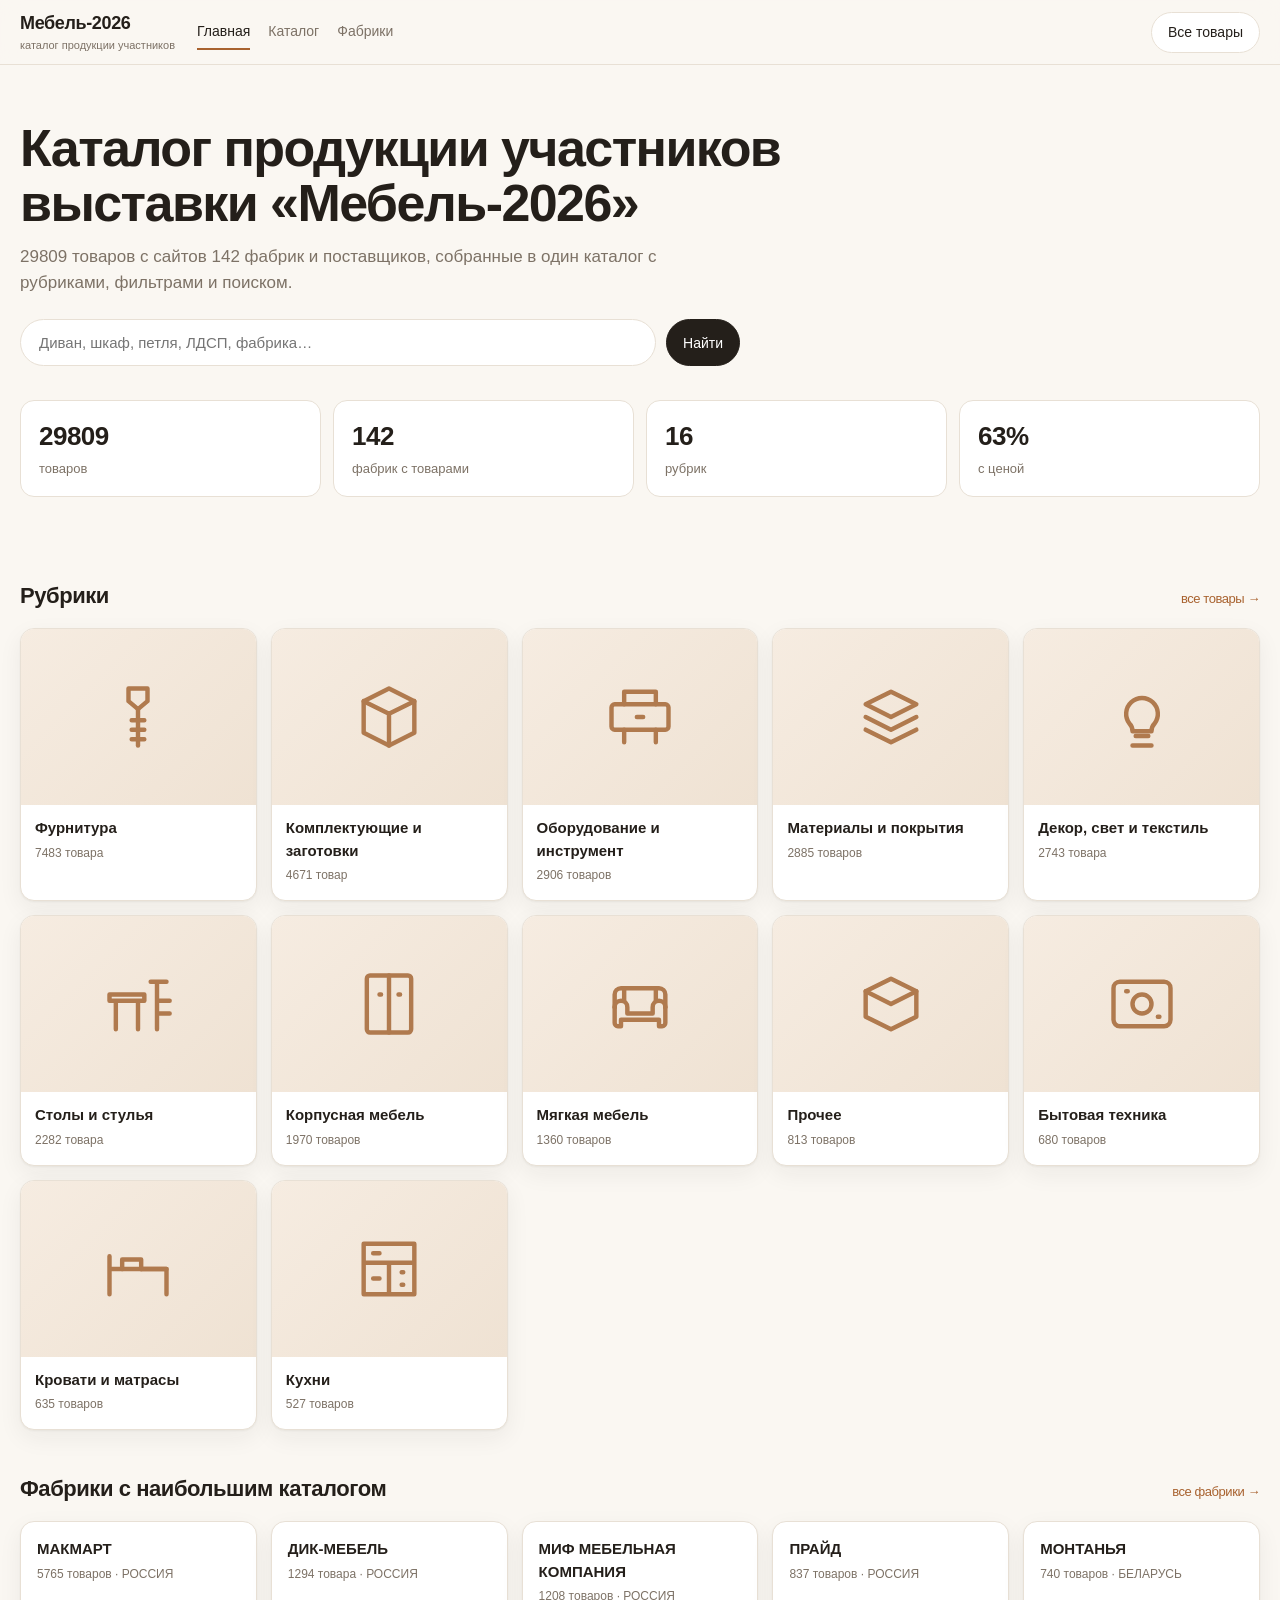
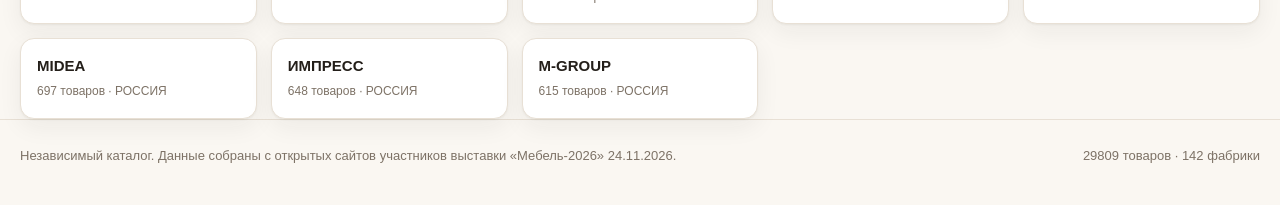
==== commit ac4e9422: "Каталог Мебель-2026: обновление данных" ====
--- a/index.html
+++ b/index.html
@@ -1,8 +1,8 @@
 <!doctype html><html lang="ru"><head>
 <meta charset="utf-8"><meta name="viewport" content="width=device-width,initial-scale=1"><meta name="referrer" content="no-referrer">
 <title>Каталог продукции участников «Мебель-2026»</title>
-<meta name="description" content="Единый каталог мебели, фурнитуры и материалов участников выставки «Мебель-2026»: 26655 товаров от 142 фабрик, рубрики и фильтры.">
-<link rel="stylesheet" href="assets/style.css?v=202611242209"></head><body>
+<meta name="description" content="Единый каталог мебели, фурнитуры и материалов участников выставки «Мебель-2026»: 29809 товаров от 142 фабрик, рубрики и фильтры.">
+<link rel="stylesheet" href="assets/style.css?v=202611242336"></head><body>
 <header class="top"><div class="wrap">
   <a class="brand" href="index.html">Мебель-2026<small>каталог продукции участников</small></a>
   <nav class="main"><a class="on" href="index.html">Главная</a><a href="catalog.html">Каталог</a><a href="factories.html">Фабрики</a></nav>
@@ -13,16 +13,16 @@
 <main class="wrap">
   <section class="hero">
     <h1>Каталог продукции участников выставки «Мебель-2026»</h1>
-    <p>26655 товаров с сайтов 142 фабрик и поставщиков, собранные в один каталог с рубриками, фильтрами и поиском.</p>
+    <p>29809 товаров с сайтов 142 фабрик и поставщиков, собранные в один каталог с рубриками, фильтрами и поиском.</p>
     <form class="searchbar" action="catalog.html" method="get">
       <input type="text" name="q" placeholder="Диван, шкаф, петля, ЛДСП, фабрика…" autocomplete="off">
       <button class="btn primary" type="submit">Найти</button>
     </form>
     <div class="stats">
-      <div class="stat"><b>26655</b><span>товаров</span></div>
+      <div class="stat"><b>29809</b><span>товаров</span></div>
       <div class="stat"><b>142</b><span>фабрик с товарами</span></div>
       <div class="stat"><b>16</b><span>рубрик</span></div>
-      <div class="stat"><b>59%</b><span>с ценой</span></div>
+      <div class="stat"><b>63%</b><span>с ценой</span></div>
     </div>
   </section>
 
@@ -30,39 +30,43 @@
   <div class="cats">
           <a class="cat" href="catalog.html?cat=Фурнитура">
             <div class="thumb"><svg viewBox="0 0 24 24"><path d="M9 3h6v4l-3 2.5L9 7z"/><path d="M12 9.5V21"/><path d="M10 13h4M10 16h4M10 19h4"/></svg></div>
-            <div class="meta"><b>Фурнитура</b><span>5506 товаров</span></div>
+            <div class="meta"><b>Фурнитура</b><span>7483 товара</span></div>
           </a>
           <a class="cat" href="catalog.html?cat=Комплектующие и заготовки">
             <div class="thumb"><svg viewBox="0 0 24 24"><path d="M12 3l8 4v10l-8 4-8-4V7z"/><path d="M4 7l8 4 8-4M12 11v10"/></svg></div>
-            <div class="meta"><b>Комплектующие и заготовки</b><span>4182 товара</span></div>
+            <div class="meta"><b>Комплектующие и заготовки</b><span>4671 товар</span></div>
           </a>
           <a class="cat" href="catalog.html?cat=Оборудование и инструмент">
             <div class="thumb"><svg viewBox="0 0 24 24"><rect x="3" y="8" width="18" height="8" rx="1"/><path d="M7 16v4M17 16v4M7 8V4h10v4"/><path d="M11 12h2"/></svg></div>
-            <div class="meta"><b>Оборудование и инструмент</b><span>2899 товаров</span></div>
+            <div class="meta"><b>Оборудование и инструмент</b><span>2906 товаров</span></div>
           </a>
           <a class="cat" href="catalog.html?cat=Материалы и покрытия">
             <div class="thumb"><svg viewBox="0 0 24 24"><path d="M4 8l8-4 8 4-8 4z"/><path d="M4 12l8 4 8-4M4 16l8 4 8-4"/></svg></div>
-            <div class="meta"><b>Материалы и покрытия</b><span>2746 товаров</span></div>
+            <div class="meta"><b>Материалы и покрытия</b><span>2885 товаров</span></div>
           </a>
           <a class="cat" href="catalog.html?cat=Декор, свет и текстиль">
             <div class="thumb"><svg viewBox="0 0 24 24"><path d="M9 21h6M10 18h4"/><path d="M8 14a5 5 0 1 1 8 0c-.8.8-1 1.6-1 2.5H9c0-.9-.2-1.7-1-2.5z"/></svg></div>
-            <div class="meta"><b>Декор, свет и текстиль</b><span>2685 товаров</span></div>
+            <div class="meta"><b>Декор, свет и текстиль</b><span>2743 товара</span></div>
           </a>
           <a class="cat" href="catalog.html?cat=Столы и стулья">
             <div class="thumb"><svg viewBox="0 0 24 24"><path d="M3 9h11v2H3zM5 11v9M12 11v9"/><path d="M18 5v15M16 5h5M18 11h4M18 15h4"/></svg></div>
-            <div class="meta"><b>Столы и стулья</b><span>2198 товаров</span></div>
+            <div class="meta"><b>Столы и стулья</b><span>2282 товара</span></div>
           </a>
           <a class="cat" href="catalog.html?cat=Корпусная мебель">
             <div class="thumb"><svg viewBox="0 0 24 24"><rect x="5" y="3" width="14" height="18" rx="1"/><path d="M12 3v18M9 9h.5M15 9h.5"/></svg></div>
-            <div class="meta"><b>Корпусная мебель</b><span>1954 товара</span></div>
+            <div class="meta"><b>Корпусная мебель</b><span>1970 товаров</span></div>
           </a>
           <a class="cat" href="catalog.html?cat=Мягкая мебель">
             <div class="thumb"><svg viewBox="0 0 24 24"><path d="M4 13v5a1 1 0 0 0 1 1h1v-2h12v2h1a1 1 0 0 0 1-1v-5"/><path d="M4 13V9a2 2 0 0 1 2-2h12a2 2 0 0 1 2 2v4"/><path d="M4 13a2 2 0 1 1 4 0v2h8v-2a2 2 0 1 1 4 0"/><path d="M7 7v4M17 7v4"/></svg></div>
-            <div class="meta"><b>Мягкая мебель</b><span>1369 товаров</span></div>
+            <div class="meta"><b>Мягкая мебель</b><span>1360 товаров</span></div>
+          </a>
+          <a class="cat" href="catalog.html?cat=Прочее">
+            <div class="thumb"><svg viewBox="0 0 24 24"><path d="M4 8l8-4 8 4v8l-8 4-8-4z"/><path d="M4 8l8 4 8-4"/></svg></div>
+            <div class="meta"><b>Прочее</b><span>813 товаров</span></div>
           </a>
           <a class="cat" href="catalog.html?cat=Бытовая техника">
             <div class="thumb"><svg viewBox="0 0 24 24"><rect x="3" y="5" width="18" height="14" rx="2"/><circle cx="12" cy="12" r="3"/><path d="M7 8h.5M17 16h.5"/></svg></div>
-            <div class="meta"><b>Бытовая техника</b><span>695 товаров</span></div>
+            <div class="meta"><b>Бытовая техника</b><span>680 товаров</span></div>
           </a>
           <a class="cat" href="catalog.html?cat=Кровати и матрасы">
             <div class="thumb"><svg viewBox="0 0 24 24"><path d="M3 18V8M3 12h18v6M3 18v2M21 18v2"/><path d="M7 12V9h6v3"/><path d="M13 12h8"/></svg></div>
@@ -70,11 +74,7 @@
           </a>
           <a class="cat" href="catalog.html?cat=Кухни">
             <div class="thumb"><svg viewBox="0 0 24 24"><path d="M4 4h16v6H4zM4 10h8v10H4zM12 10h8v10h-8z"/><path d="M7 7h2M16 13h.5M16 17h.5M7 15h2"/></svg></div>
-            <div class="meta"><b>Кухни</b><span>517 товаров</span></div>
-          </a>
-          <a class="cat" href="catalog.html?cat=Прочее">
-            <div class="thumb"><svg viewBox="0 0 24 24"><path d="M4 8l8-4 8 4v8l-8 4-8-4z"/><path d="M4 8l8 4 8-4"/></svg></div>
-            <div class="meta"><b>Прочее</b><span>404 товара</span></div>
+            <div class="meta"><b>Кухни</b><span>527 товаров</span></div>
           </a></div>
 
   <h2 class="sec">Фабрики с наибольшим каталогом <a href="factories.html">все фабрики →</a></h2>
@@ -82,7 +82,7 @@
           <a class="cat" href="factories.html?f=makmart">
             <div class="meta" style="padding:16px">
               <b>МАКМАРТ</b>
-              <span>2598 товаров · РОССИЯ</span>
+              <span>5765 товаров · РОССИЯ</span>
             </div>
           </a>
           <a class="cat" href="factories.html?f=dikmebel">
@@ -131,6 +131,6 @@
 
 <footer><div class="wrap">
   <div>Независимый каталог. Данные собраны с открытых сайтов участников выставки «Мебель-2026» 24.11.2026.</div>
-  <div>26655 товаров · 142 фабрики</div>
+  <div>29809 товаров · 142 фабрики</div>
 </div></footer>
 </body></html>
